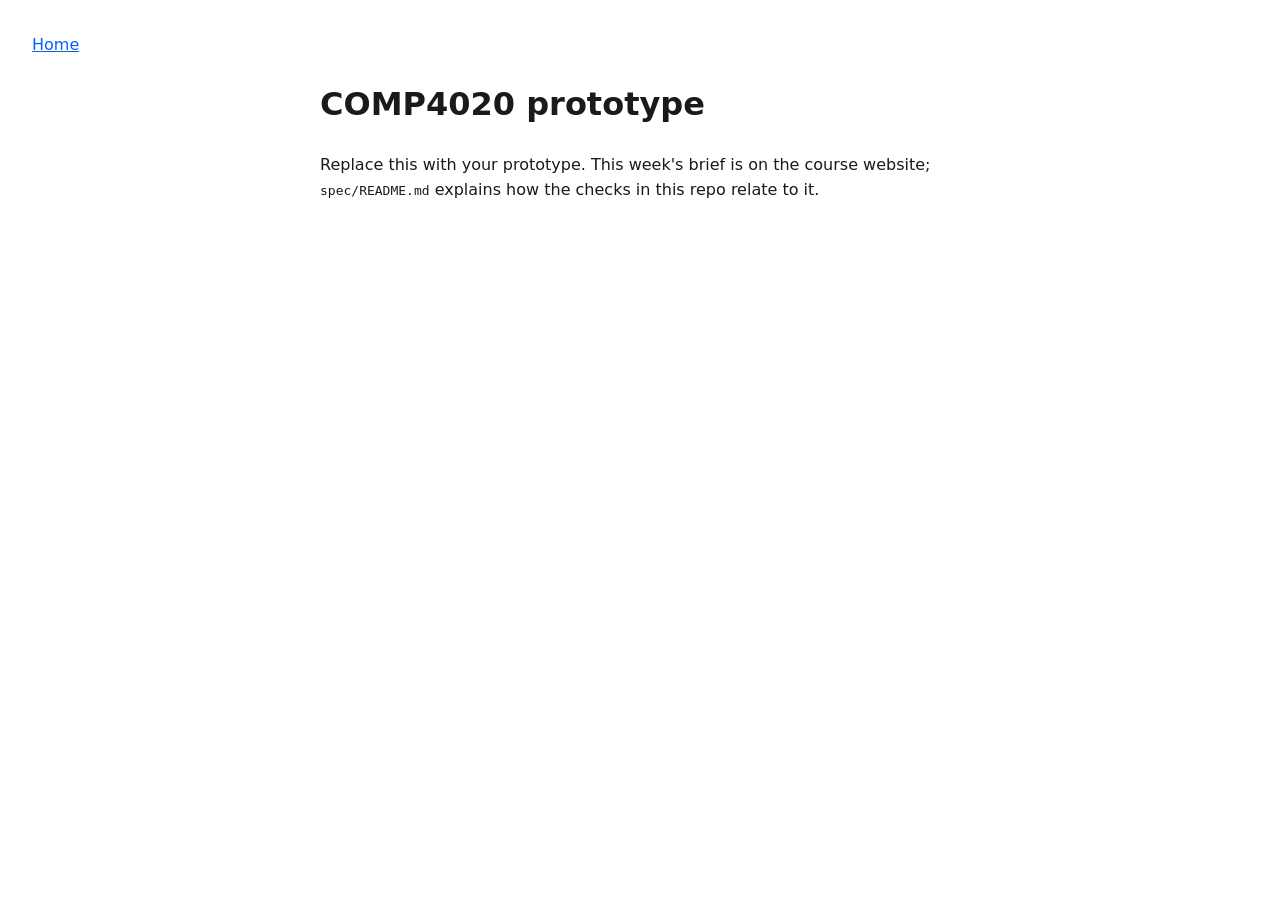
==== index.html @ baa244f9 "Initial commit" ====
<!doctype html>
<html lang="en-AU">
  <head>
    <meta charset="UTF-8" />
    <meta name="viewport" content="width=device-width, initial-scale=1.0" />
    <title>COMP4020 prototype</title>
    <link rel="stylesheet" href="./styles.css" />
  </head>
  <body>
    <header>
      <nav aria-label="Primary">
        <a href="./">Home</a>
      </nav>
    </header>
    <main>
      <h1>COMP4020 prototype</h1>
      <p data-testid="intro">
        Replace this with your prototype. This week's brief is on the course website;
        <code>spec/README.md</code> explains how the checks in this repo relate to it.
      </p>
    </main>
    <script type="module" src="./main.ts"></script>
  </body>
</html>
---- styles.css ----
body {
  margin: 0;
  padding: 2rem;
  font-family: system-ui, sans-serif;
  line-height: 1.6;
  color: #1a1a1a;
}

main {
  max-width: 40rem;
  margin: 0 auto;
}

a {
  color: #0b5fff;
}
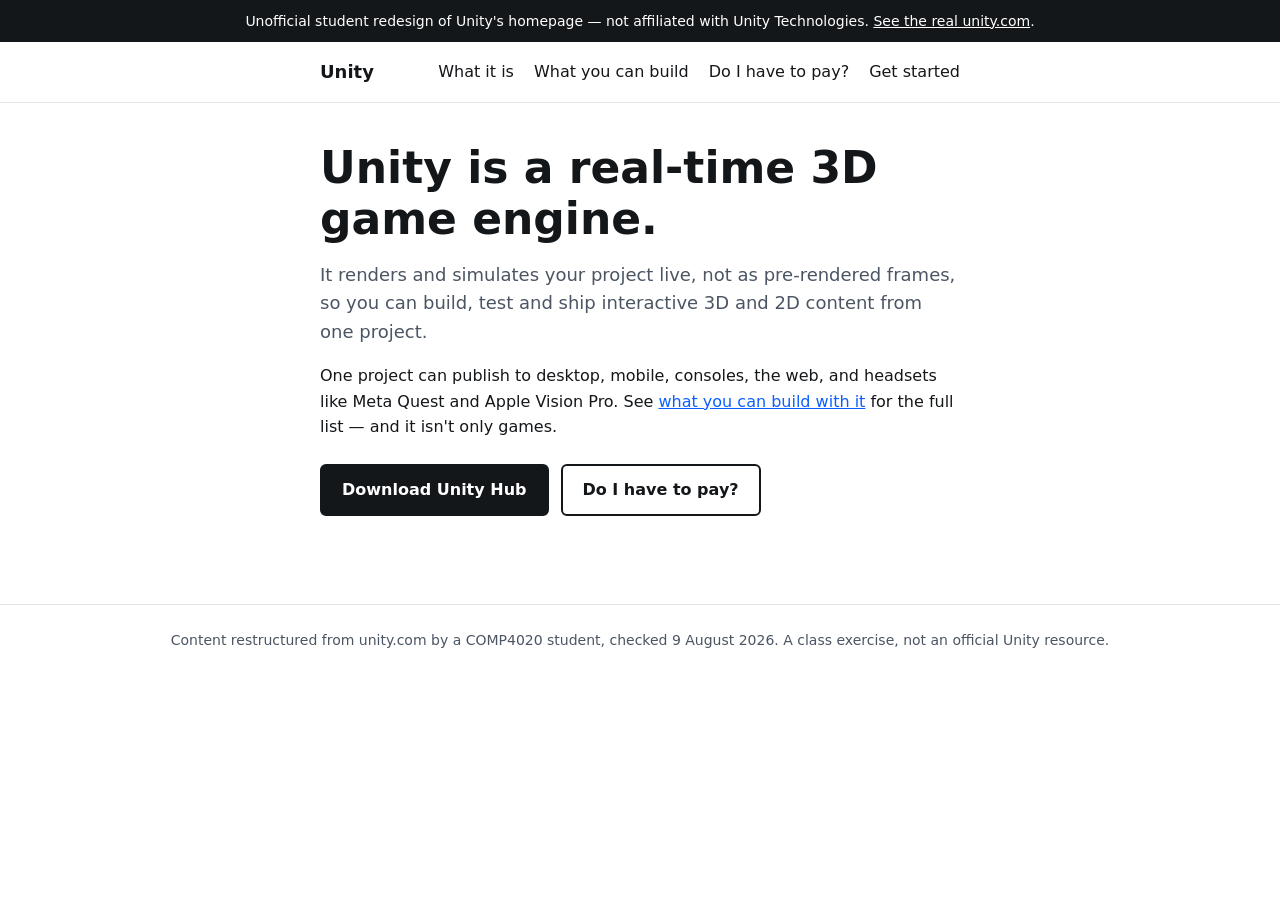
==== commit d8f88ad2: "build: home page states the thesis — Unity is a game engine Replace the starter page with the redesi" ====
--- a/index.html
+++ b/index.html
@@ -3,22 +3,50 @@
   <head>
     <meta charset="UTF-8" />
     <meta name="viewport" content="width=device-width, initial-scale=1.0" />
-    <title>COMP4020 prototype</title>
+    <title>Unity, plainly — an unofficial redesign</title>
     <link rel="stylesheet" href="./styles.css" />
   </head>
   <body>
+    <p class="disclaimer">
+      Unofficial student redesign of Unity's homepage — not affiliated with
+      Unity Technologies. <a href="https://unity.com/">See the real unity.com</a>.
+    </p>
     <header>
       <nav aria-label="Primary">
-        <a href="./">Home</a>
+        <a class="brand" href="./">Unity</a>
+        <a href="./">What it is</a>
+        <a href="./make.html">What you can build</a>
+        <a href="./cost.html">Do I have to pay?</a>
+        <a href="./start.html">Get started</a>
       </nav>
     </header>
     <main>
-      <h1>COMP4020 prototype</h1>
-      <p data-testid="intro">
-        Replace this with your prototype. This week's brief is on the course website;
-        <code>spec/README.md</code> explains how the checks in this repo relate to it.
+      <h1>Unity is a real-time 3D game engine.</h1>
+      <p class="lede">
+        It renders and simulates your project live, not as pre-rendered
+        frames, so you can build, test and ship interactive 3D and 2D content
+        from one project.
       </p>
+      <p>
+        One project can publish to desktop, mobile, consoles, the web, and
+        headsets like Meta Quest and Apple Vision Pro. See
+        <a href="./make.html">what you can build with it</a> for the full
+        list — and it isn't only games.
+      </p>
+      <div class="actions">
+        <a class="button button-primary" href="https://unity.com/download"
+          >Download Unity Hub</a
+        >
+        <a class="button button-secondary" href="./cost.html"
+          >Do I have to pay?</a
+        >
+      </div>
     </main>
-    <script type="module" src="./main.ts"></script>
+    <footer>
+      <p>
+        Content restructured from unity.com by a COMP4020 student, checked 9
+        August 2026. A class exercise, not an official Unity resource.
+      </p>
+    </footer>
   </body>
 </html>
--- a/styles.css
+++ b/styles.css
@@ -1,16 +1,208 @@
+:root {
+  --ink: #14171a;
+  --muted: #4b5563;
+  --paper: #fff;
+  --line: #e2e4e8;
+  --accent: #0b5fff;
+  --accent-ink: #fff;
+  --warn-bg: #fff7e6;
+  --warn-border: #e8b23d;
+  --max-width: 42rem;
+}
+
+* {
+  box-sizing: border-box;
+}
+
 body {
   margin: 0;
-  padding: 2rem;
-  font-family: system-ui, sans-serif;
+  font-family:
+    system-ui,
+    -apple-system,
+    "Segoe UI",
+    sans-serif;
   line-height: 1.6;
-  color: #1a1a1a;
+  color: var(--ink);
+  background: var(--paper);
+}
+
+a {
+  color: var(--accent);
+}
+
+.disclaimer {
+  margin: 0;
+  padding: 0.6rem 1rem;
+  background: var(--ink);
+  color: var(--paper);
+  font-size: 0.875rem;
+  text-align: center;
+}
+
+.disclaimer a {
+  color: var(--paper);
+}
+
+header {
+  border-bottom: 1px solid var(--line);
+}
+
+nav[aria-label="Primary"] {
+  max-width: var(--max-width);
+  margin: 0 auto;
+  padding: 1rem;
+  display: flex;
+  flex-wrap: wrap;
+  align-items: center;
+  gap: 0.5rem 1.25rem;
+}
+
+nav[aria-label="Primary"] a {
+  color: var(--ink);
+  text-decoration: none;
+  font-weight: 500;
+}
+
+nav[aria-label="Primary"] a:hover {
+  text-decoration: underline;
+}
+
+nav[aria-label="Primary"] a.brand {
+  font-weight: 700;
+  font-size: 1.125rem;
+  margin-right: auto;
 }
 
 main {
-  max-width: 40rem;
+  max-width: var(--max-width);
   margin: 0 auto;
-}
-
-a {
-  color: #0b5fff;
-}
+  padding: 2.5rem 1rem 4rem;
+}
+
+h1 {
+  font-size: clamp(1.75rem, 1.1rem + 3vw, 2.75rem);
+  line-height: 1.15;
+  margin: 0 0 1rem;
+}
+
+h2 {
+  font-size: 1.375rem;
+  margin: 2.5rem 0 1rem;
+}
+
+h3 {
+  font-size: 1.125rem;
+  margin: 0 0 0.5rem;
+}
+
+p {
+  margin: 0 0 1rem;
+}
+
+.lede {
+  font-size: 1.125rem;
+  color: var(--muted);
+}
+
+.actions {
+  display: flex;
+  flex-wrap: wrap;
+  gap: 0.75rem;
+  margin: 1.5rem 0;
+}
+
+.button {
+  display: inline-block;
+  padding: 0.7rem 1.25rem;
+  border-radius: 0.375rem;
+  font-weight: 600;
+  text-decoration: none;
+  border: 2px solid var(--ink);
+}
+
+.button-primary {
+  background: var(--ink);
+  color: var(--accent-ink);
+}
+
+.button-secondary {
+  background: transparent;
+  color: var(--ink);
+}
+
+.button:hover {
+  opacity: 0.85;
+}
+
+.note {
+  font-size: 0.875rem;
+  color: var(--muted);
+}
+
+.platform-list {
+  list-style: none;
+  margin: 0 0 1rem;
+  padding: 0;
+  display: flex;
+  flex-wrap: wrap;
+  gap: 0.5rem;
+}
+
+.platform-list li {
+  border: 1px solid var(--line);
+  border-radius: 999px;
+  padding: 0.35rem 0.85rem;
+  font-size: 0.9rem;
+}
+
+.tiers {
+  display: grid;
+  grid-template-columns: repeat(auto-fit, minmax(220px, 1fr));
+  gap: 1rem;
+  margin: 1.5rem 0;
+}
+
+.tier {
+  border: 1px solid var(--line);
+  border-radius: 0.5rem;
+  padding: 1.25rem;
+}
+
+.tier .price {
+  font-size: 1.375rem;
+  font-weight: 700;
+  margin: 0 0 0.5rem;
+}
+
+.callouts {
+  margin: 1.5rem 0;
+  padding-left: 1.25rem;
+}
+
+.callouts li {
+  margin-bottom: 1rem;
+}
+
+.callout-box {
+  background: var(--warn-bg);
+  border: 1px solid var(--warn-border);
+  border-radius: 0.5rem;
+  padding: 1rem 1.25rem;
+  margin: 1.5rem 0;
+}
+
+.steps {
+  padding-left: 1.25rem;
+}
+
+.steps li {
+  margin-bottom: 1rem;
+}
+
+footer {
+  border-top: 1px solid var(--line);
+  padding: 1.5rem 1rem;
+  text-align: center;
+  color: var(--muted);
+  font-size: 0.875rem;
+}
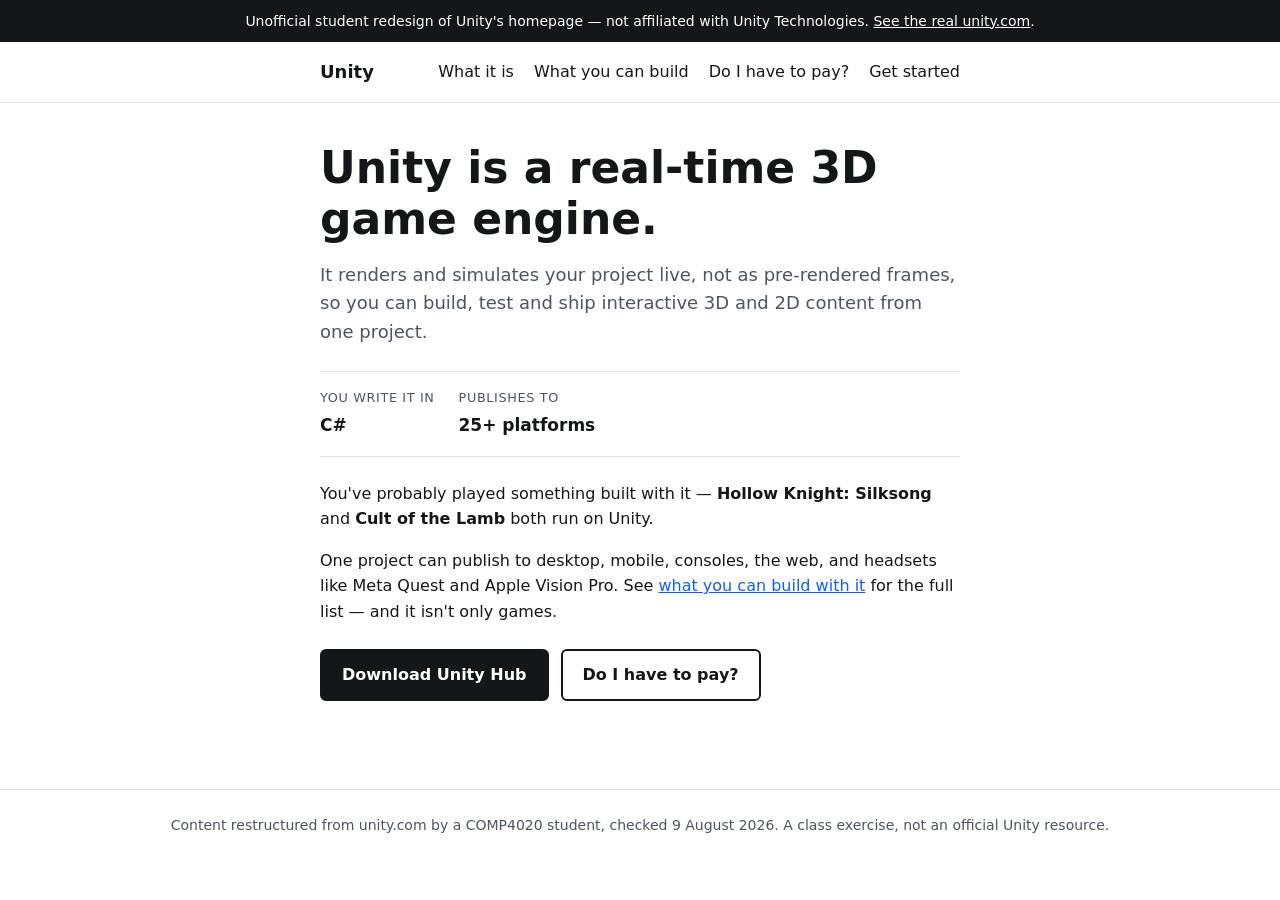
==== commit 715e8774: "build: answer language and "what is this" on the home page fold Add a quick-facts strip (language: C" ====
--- a/index.html
+++ b/index.html
@@ -27,6 +27,21 @@
         frames, so you can build, test and ship interactive 3D and 2D content
         from one project.
       </p>
+      <dl class="quick-facts">
+        <div>
+          <dt>You write it in</dt>
+          <dd>C#</dd>
+        </div>
+        <div>
+          <dt>Publishes to</dt>
+          <dd>25+ platforms</dd>
+        </div>
+      </dl>
+      <p>
+        You've probably played something built with it —
+        <strong>Hollow Knight: Silksong</strong> and
+        <strong>Cult of the Lamb</strong> both run on Unity.
+      </p>
       <p>
         One project can publish to desktop, mobile, consoles, the web, and
         headsets like Meta Quest and Apple Vision Pro. See
--- a/styles.css
+++ b/styles.css
@@ -104,6 +104,30 @@
   color: var(--muted);
 }
 
+.quick-facts {
+  display: flex;
+  flex-wrap: wrap;
+  gap: 1.5rem;
+  margin: 1.5rem 0;
+  padding: 1rem 0;
+  border-top: 1px solid var(--line);
+  border-bottom: 1px solid var(--line);
+}
+
+.quick-facts dt {
+  font-size: 0.8rem;
+  text-transform: uppercase;
+  letter-spacing: 0.05em;
+  color: var(--muted);
+  margin: 0 0 0.25rem;
+}
+
+.quick-facts dd {
+  margin: 0;
+  font-weight: 700;
+  font-size: 1.0625rem;
+}
+
 .actions {
   display: flex;
   flex-wrap: wrap;
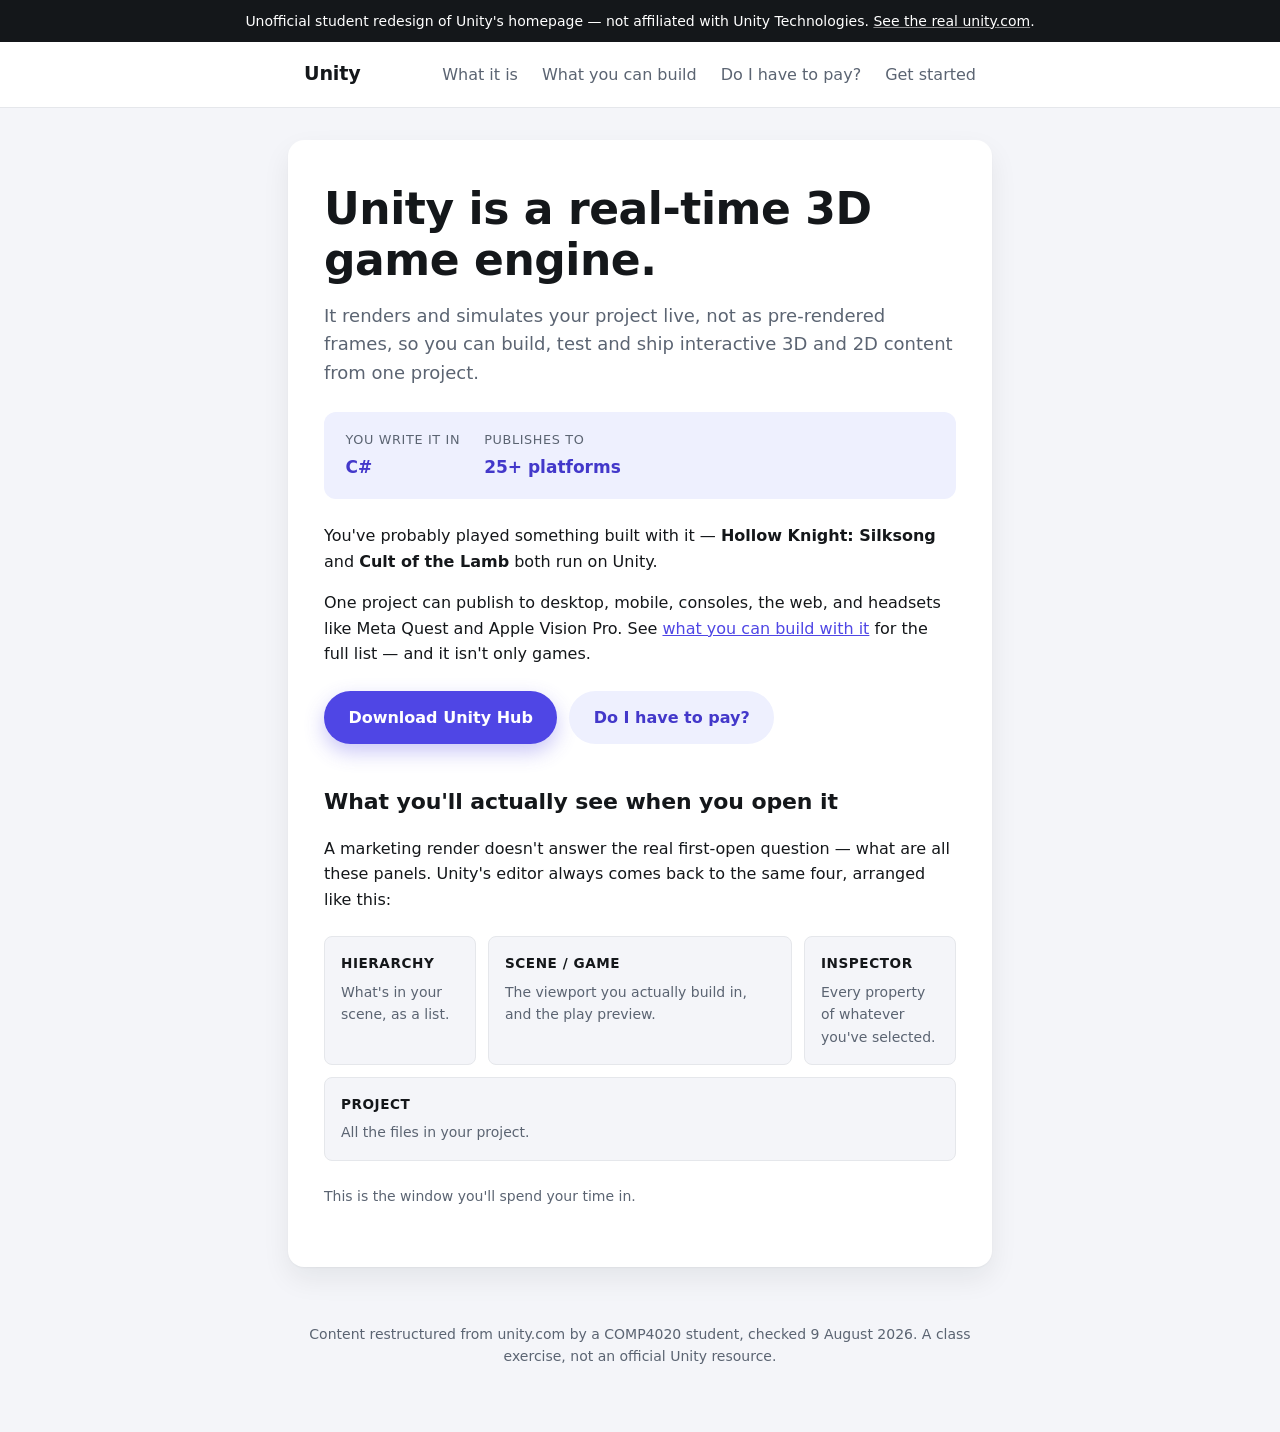
==== commit 9f01ae1d: "feat: CSS editor-panel diagram on home page A screenshot of the editor would need a licence and woul" ====
--- a/index.html
+++ b/index.html
@@ -56,6 +56,34 @@
           >Do I have to pay?</a
         >
       </div>
+
+      <h2>What you'll actually see when you open it</h2>
+      <p>
+        A marketing render doesn't answer the real first-open question — what
+        are all these panels. Unity's editor always comes back to the same
+        four, arranged like this:
+      </p>
+      <div class="editor-diagram">
+        <div class="panel panel-hierarchy">
+          <p class="panel-label">Hierarchy</p>
+          <p class="panel-desc">What's in your scene, as a list.</p>
+        </div>
+        <div class="panel panel-scene">
+          <p class="panel-label">Scene / Game</p>
+          <p class="panel-desc">
+            The viewport you actually build in, and the play preview.
+          </p>
+        </div>
+        <div class="panel panel-inspector">
+          <p class="panel-label">Inspector</p>
+          <p class="panel-desc">Every property of whatever you've selected.</p>
+        </div>
+        <div class="panel panel-project">
+          <p class="panel-label">Project</p>
+          <p class="panel-desc">All the files in your project.</p>
+        </div>
+      </div>
+      <p class="note">This is the window you'll spend your time in.</p>
     </main>
     <footer>
       <p>
--- a/styles.css
+++ b/styles.css
@@ -1,13 +1,18 @@
 :root {
   --ink: #14171a;
-  --muted: #4b5563;
+  --muted: #5b6472;
   --paper: #fff;
-  --line: #e2e4e8;
-  --accent: #0b5fff;
+  --canvas: #f4f5f9;
+  --line: #e5e7eb;
+  --accent: #4f46e5;
+  --accent-dark: #4338ca;
   --accent-ink: #fff;
-  --warn-bg: #fff7e6;
+  --accent-soft: #eef0fe;
+  --warn-bg: #fff8e8;
   --warn-border: #e8b23d;
-  --max-width: 42rem;
+  --radius: 1rem;
+  --max-width: 44rem;
+  --shadow: 0 1px 2px rgb(20 23 26 / 4%), 0 12px 28px rgb(20 23 26 / 7%);
 }
 
 * {
@@ -23,7 +28,7 @@
     sans-serif;
   line-height: 1.6;
   color: var(--ink);
-  background: var(--paper);
+  background: var(--canvas);
 }
 
 a {
@@ -41,53 +46,66 @@
 
 .disclaimer a {
   color: var(--paper);
+  text-decoration-color: rgb(255 255 255 / 50%);
 }
 
 header {
+  background: var(--paper);
   border-bottom: 1px solid var(--line);
 }
 
 nav[aria-label="Primary"] {
   max-width: var(--max-width);
   margin: 0 auto;
-  padding: 1rem;
+  padding: 1.1rem 1rem;
   display: flex;
   flex-wrap: wrap;
   align-items: center;
-  gap: 0.5rem 1.25rem;
+  gap: 0.5rem 1.5rem;
 }
 
 nav[aria-label="Primary"] a {
-  color: var(--ink);
+  color: var(--muted);
   text-decoration: none;
   font-weight: 500;
 }
 
 nav[aria-label="Primary"] a:hover {
-  text-decoration: underline;
+  color: var(--accent);
 }
 
 nav[aria-label="Primary"] a.brand {
-  font-weight: 700;
-  font-size: 1.125rem;
+  color: var(--ink);
+  font-weight: 800;
+  font-size: 1.2rem;
   margin-right: auto;
+  letter-spacing: -0.01em;
+}
+
+nav[aria-label="Primary"] a.brand:hover {
+  color: var(--accent);
 }
 
 main {
   max-width: var(--max-width);
-  margin: 0 auto;
-  padding: 2.5rem 1rem 4rem;
+  margin: 2rem auto;
+  padding: 2.75rem 2.25rem;
+  background: var(--paper);
+  border-radius: var(--radius);
+  box-shadow: var(--shadow);
 }
 
 h1 {
   font-size: clamp(1.75rem, 1.1rem + 3vw, 2.75rem);
   line-height: 1.15;
+  letter-spacing: -0.01em;
   margin: 0 0 1rem;
 }
 
 h2 {
   font-size: 1.375rem;
   margin: 2.5rem 0 1rem;
+  letter-spacing: -0.005em;
 }
 
 h3 {
@@ -109,9 +127,9 @@
   flex-wrap: wrap;
   gap: 1.5rem;
   margin: 1.5rem 0;
-  padding: 1rem 0;
-  border-top: 1px solid var(--line);
-  border-bottom: 1px solid var(--line);
+  padding: 1.1rem 1.35rem;
+  background: var(--accent-soft);
+  border-radius: 0.75rem;
 }
 
 .quick-facts dt {
@@ -126,6 +144,7 @@
   margin: 0;
   font-weight: 700;
   font-size: 1.0625rem;
+  color: var(--accent-dark);
 }
 
 .actions {
@@ -137,25 +156,31 @@
 
 .button {
   display: inline-block;
-  padding: 0.7rem 1.25rem;
-  border-radius: 0.375rem;
+  padding: 0.75rem 1.4rem;
+  border-radius: 999px;
   font-weight: 600;
   text-decoration: none;
-  border: 2px solid var(--ink);
+  border: 2px solid transparent;
+  transition: transform 0.15s ease, box-shadow 0.15s ease;
 }
 
 .button-primary {
-  background: var(--ink);
+  background: var(--accent);
   color: var(--accent-ink);
+  box-shadow: 0 8px 20px rgb(79 70 229 / 30%);
 }
 
 .button-secondary {
-  background: transparent;
-  color: var(--ink);
+  background: var(--accent-soft);
+  color: var(--accent-dark);
 }
 
 .button:hover {
-  opacity: 0.85;
+  transform: translateY(-1px);
+}
+
+.button-primary:hover {
+  background: var(--accent-dark);
 }
 
 .note {
@@ -173,29 +198,87 @@
 }
 
 .platform-list li {
+  background: var(--accent-soft);
+  color: var(--accent-dark);
+  border-radius: 999px;
+  padding: 0.4rem 0.95rem;
+  font-size: 0.9rem;
+  font-weight: 600;
+}
+
+.editor-diagram {
+  display: grid;
+  grid-template-columns: 1fr 2fr 1fr;
+  grid-template-areas: "hierarchy scene inspector" "project project project";
+  gap: 0.75rem;
+  margin: 1.5rem 0;
+}
+
+.panel {
   border: 1px solid var(--line);
-  border-radius: 999px;
-  padding: 0.35rem 0.85rem;
-  font-size: 0.9rem;
+  border-radius: 0.5rem;
+  padding: 1rem;
+  background: var(--canvas);
+}
+
+.panel-label {
+  margin: 0 0 0.35rem;
+  font-weight: 700;
+  font-size: 0.85rem;
+  text-transform: uppercase;
+  letter-spacing: 0.04em;
+}
+
+.panel-desc {
+  margin: 0;
+  font-size: 0.875rem;
+  color: var(--muted);
+}
+
+.panel-hierarchy {
+  grid-area: hierarchy;
+}
+
+.panel-scene {
+  grid-area: scene;
+}
+
+.panel-inspector {
+  grid-area: inspector;
+}
+
+.panel-project {
+  grid-area: project;
+}
+
+@media (width <= 640px) {
+  .editor-diagram {
+    grid-template-columns: 1fr;
+    grid-template-areas: "hierarchy" "scene" "inspector" "project";
+  }
 }
 
 .tiers {
   display: grid;
   grid-template-columns: repeat(auto-fit, minmax(220px, 1fr));
-  gap: 1rem;
+  gap: 1.1rem;
   margin: 1.5rem 0;
 }
 
 .tier {
   border: 1px solid var(--line);
-  border-radius: 0.5rem;
-  padding: 1.25rem;
+  border-top: 3px solid var(--accent);
+  border-radius: 0.75rem;
+  padding: 1.35rem;
+  background: var(--paper);
+  box-shadow: var(--shadow);
 }
 
 .tier .price {
   font-size: 1.375rem;
   font-weight: 700;
   margin: 0 0 0.5rem;
+  color: var(--accent-dark);
 }
 
 .callouts {
@@ -209,7 +292,7 @@
 
 .callout-box {
   background: var(--warn-bg);
-  border: 1px solid var(--warn-border);
+  border-left: 4px solid var(--warn-border);
   border-radius: 0.5rem;
   padding: 1rem 1.25rem;
   margin: 1.5rem 0;
@@ -224,8 +307,9 @@
 }
 
 footer {
-  border-top: 1px solid var(--line);
-  padding: 1.5rem 1rem;
+  max-width: var(--max-width);
+  margin: 0 auto;
+  padding: 1.5rem 1rem 3rem;
   text-align: center;
   color: var(--muted);
   font-size: 0.875rem;
